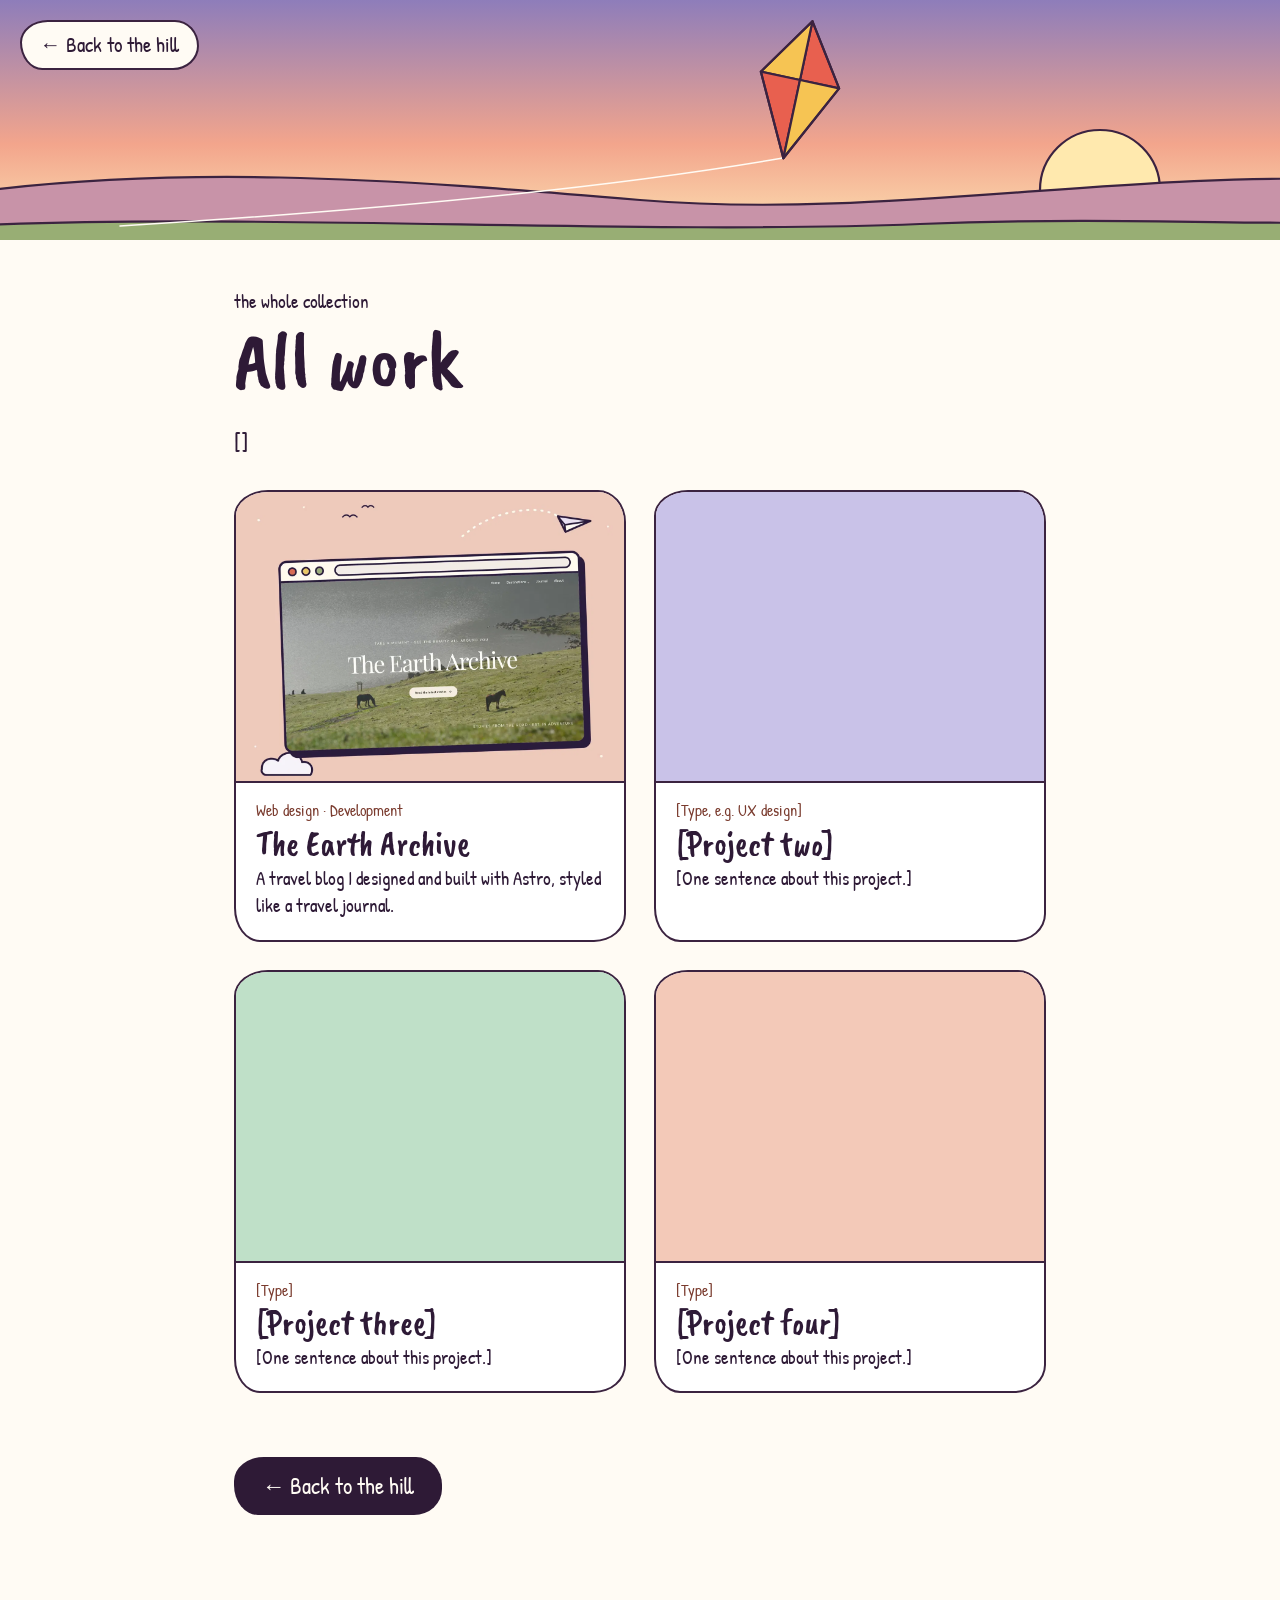
==== all-work.html @ f06ce0c8 "Project page updates" ====
<!DOCTYPE html>
<html lang="en">
<head>
  <meta charset="UTF-8">
  <meta name="viewport" content="width=device-width, initial-scale=1.0">

  <title>All work — Saraphtha</title>
  <meta name="description" content="All of Saraphtha's projects: design, development and case studies.">

  <link rel="preconnect" href="https://fonts.googleapis.com">
  <link rel="preconnect" href="https://fonts.gstatic.com" crossorigin>
  <link rel="stylesheet" href="https://fonts.googleapis.com/css2?family=Caveat+Brush&family=Patrick+Hand&display=swap">

  <!-- This page sits next to index.html, so no "../" needed -->
  <link rel="stylesheet" href="style.css">
</head>
<body class="project-page">

  <!-- The same sunset strip as the project pages -->
  <header class="project-sky">
    <a class="project-sky__back" href="index.html#work">← Back to the hill</a>
    <svg viewBox="0 0 1440 240" preserveAspectRatio="xMidYMax slice" aria-hidden="true">
      <g stroke="#3B2340" stroke-width="2.2" stroke-linejoin="round" stroke-linecap="round">
        <circle cx="1180" cy="190" r="60" fill="#FFE9AE"/>
        <path d="M0 200 C 240 160 480 180 720 200 C 960 220 1200 170 1440 180 L1440 260 L0 260 Z" fill="#C893A8"/>
        <path d="M0 228 C 300 210 700 236 1000 224 C 1200 216 1340 226 1440 222 L1440 260 L0 260 Z" fill="#98AE74"/>
        <path d="M200 226 Q 620 200 863 158" fill="none" stroke="#FFFBF4" stroke-width="1.6"/>
        <g transform="translate(-20 -130) rotate(12 900 210)">
          <polygon points="900,150 940,210 900,210" fill="#E8604F"/>
          <polygon points="900,150 860,210 900,210" fill="#F6C453"/>
          <polygon points="860,210 900,290 900,210" fill="#E8604F"/>
          <polygon points="940,210 900,290 900,210" fill="#F6C453"/>
          <polygon points="900,150 940,210 900,290 860,210" fill="none"/>
        </g>
      </g>
    </svg>
  </header>

  <main class="project">
    <p class="eyebrow">the whole collection</p>
    <h1>All work</h1>
    <p class="project__intro">[]</p>

    <!-- One <li> per project. Copy a block to add another one. -->
    <ul class="all-work">

      <li>
        <a class="all-work__card" href="projects/project-one.html">
          <img class="all-work__image" src="images/travelblog.jpg" alt="The Earth Archive travel blog homepage">
          <span class="all-work__body">
            <span class="all-work__type">Web design · Development</span>
            <span class="all-work__title">The Earth Archive</span>
            <span class="all-work__desc">A travel blog I designed and built with Astro, styled like a travel journal.</span>
          </span>
        </a>
      </li>

      <li>
        <a class="all-work__card" href="projects/project-two.html">
          <!-- Swap the coloured box for: <img class="all-work__image" src="images/your-image.png" alt="[describe the image]"> -->
          <span class="all-work__image" style="background: #C9C2E8;"></span>
          <span class="all-work__body">
            <span class="all-work__type">[Type, e.g. UX design]</span>
            <span class="all-work__title">[Project two]</span>
            <span class="all-work__desc">[One sentence about this project.]</span>
          </span>
        </a>
      </li>

      <li>
        <a class="all-work__card" href="projects/project-three.html">
          <span class="all-work__image" style="background: #BFE0C8;"></span>
          <span class="all-work__body">
            <span class="all-work__type">[Type]</span>
            <span class="all-work__title">[Project three]</span>
            <span class="all-work__desc">[One sentence about this project.]</span>
          </span>
        </a>
      </li>

      <li>
        <a class="all-work__card" href="projects/project-four.html">
          <span class="all-work__image" style="background: #F3C9B8;"></span>
          <span class="all-work__body">
            <span class="all-work__type">[Type]</span>
            <span class="all-work__title">[Project four]</span>
            <span class="all-work__desc">[One sentence about this project.]</span>
          </span>
        </a>
      </li>

    </ul>

    <nav class="project__next" aria-label="Back">
      <a class="btn" href="index.html#work">← Back to the hill</a>
    </nav>
  </main>
</body>
</html>
---- style.css ----
/* ==============================================================
   SARAPHTHA — PORTFOLIO STYLES
   Change colours here once and they update everywhere.
   ============================================================== */
:root {
  --ink: #3B2340;        /* outlines + borders */
  --text: #2E1A36;       /* main text */
  --cream: #FFFBF4;      /* cards + menu */
  --coral: #E8604F;      /* accents, active menu item */
  --sunny: #F6C453;      /* highlights */

  --font-heading: 'Caveat Brush', cursive;
  --font-body: 'Patrick Hand', 'Comic Sans MS', sans-serif;

  /* Slightly uneven corners = the hand-drawn feel */
  --wobbly-big: 34px 28px 32px 26px / 26px 32px 28px 34px;
  --wobbly-small: 30px 26px 28px 24px / 24px 28px 26px 30px;
}

/* ---------- Basics ---------- */
*,
*::before,
*::after { box-sizing: border-box; }

html { scroll-behavior: smooth; }

body {
  margin: 0;
  font-family: var(--font-body);
  font-size: 21px;
  line-height: 1.45;
  color: var(--text);
  background: #8E7DBA; /* shows for a split second before the script runs */
}

a { color: var(--text); }
a:hover { color: #7A3B2E; }

:focus-visible {
  outline: 3px solid var(--coral);
  outline-offset: 3px;
}

h1, h2 {
  font-family: var(--font-heading);
  font-weight: 400;
  line-height: 1;
  margin: 0;
}

h2 {
  font-size: clamp(42px, 5vw, 56px);
  margin-bottom: 14px;
}

.skip-link {
  position: absolute;
  left: 16px;
  top: -60px;
  z-index: 100;
  padding: 10px 18px;
  background: var(--cream);
  border: 2px solid var(--ink);
  border-radius: 20px;
}
.skip-link:focus { top: 16px; }

/* ==============================================================
   THE SCENE (fixed behind the page)
   ============================================================== */
.scene {
  position: fixed;
  inset: 0;
  z-index: 0;
  overflow: hidden;
  /* script.js replaces this background as you scroll */
  background: linear-gradient(180deg, #8E7DBA 0%, #FCE3B4 100%);
}

.scene svg {
  position: absolute;
  inset: 0;
  width: 100%;
  height: 100%;
  display: block;
}

/* Shared outline style for drawn shapes */
.ink {
  stroke: var(--ink);
  stroke-width: 2.2;
  stroke-linejoin: round;
  stroke-linecap: round;
}

/* Stars — script.js fills these with dots */
.stars {
  position: absolute;
  inset: 0;
  opacity: 0;
}
.stars--twinkle { animation: twinkle 3.2s ease-in-out infinite; }

/* Shooting stars */
.shooting-stars {
  position: absolute;
  inset: 0;
  opacity: 0;
}
.shooting-star {
  position: absolute;
  height: 2px;
  border-radius: 2px;
  background: linear-gradient(90deg, #FFFFFF, rgba(255, 255, 255, 0));
}
.shooting-star--1 { top: 12%; left: 82%; width: 130px; animation: shoot 7s ease-out infinite; }
.shooting-star--2 { top: 24%; left: 58%; width: 100px; animation: shoot 9s ease-out 3.5s infinite; }

/* Kite bob, birds, galaxy */
.kite-bob {
  animation: bob 4s ease-in-out infinite;
  transform-box: fill-box;
  transform-origin: 50% 100%;
}
.flock { animation: fly 16s linear infinite; }
.flap {
  animation: flap 0.5s ease-in-out infinite;
  transform-box: fill-box;
  transform-origin: 50% 50%;
}
.galaxy-spin {
  animation: spin 160s linear infinite;
  transform-box: fill-box;
  transform-origin: 50% 50%;
}

/* ---------- Clouds (clickable) ---------- */
.clouds {
  position: fixed;
  inset: 0;
  z-index: 1;
  pointer-events: none;        /* only the clouds themselves are clickable */
  --cloud-opacity: 1;          /* script.js changes these two */
  --cloud-drift: 0px;
}
.clouds.is-hidden .cloud { pointer-events: none; }

.cloud {
  position: absolute;
  width: clamp(110px, 13vw, 190px);
  min-height: 44px;
  padding: 0;
  border: 0;
  background: none;
  cursor: pointer;
  pointer-events: auto;
  opacity: var(--cloud-opacity);
  transform: translate(-50%, calc(-50% + var(--cloud-drift))) scale(1);
  transition: transform 0.6s ease, opacity 0.6s ease;
}
.cloud svg {
  display: block;
  width: 100%;
  height: auto;
  overflow: visible;
}
.cloud.is-puffed {
  opacity: 0;
  transform: translate(-50%, calc(-50% + var(--cloud-drift))) scale(1.5);
  pointer-events: none;
}

/* ==============================================================
   MENU
   ============================================================== */
.site-header {
  position: fixed;
  top: 0;
  left: 0;
  right: 0;
  z-index: 10;
  display: flex;
  justify-content: center;
  padding: 20px 16px 0;
  pointer-events: none;
}

.nav {
  pointer-events: auto;
  width: 100%;
  max-width: 1080px;
  display: flex;
  flex-wrap: wrap;
  align-items: center;
  justify-content: space-between;
  gap: 4px 28px;
  padding: 8px 12px 8px 26px;
  background: var(--cream);
  border: 2px solid var(--ink);
  border-radius: 40px 34px 38px 32px / 32px 38px 34px 40px;
}

.nav__logo {
  font-family: var(--font-heading);
  font-size: 30px;
  text-decoration: none;
}

.nav__links {
  display: flex;
  flex-wrap: wrap;
  gap: 4px 22px;
  margin: 0;
  padding: 0;
  list-style: none;
}

.nav__links a {
  display: inline-block;
  padding: 10px 0;
  text-decoration: none;
  border-bottom: 3px solid transparent;
  transition: border-color 0.3s;
}

/* script.js adds aria-current to the section you're looking at */
.nav__links a[aria-current="true"] { border-bottom-color: var(--coral); }

/* ==============================================================
   SECTIONS + CARDS
   ============================================================== */
main {
  position: relative;
  z-index: 2;
  pointer-events: none;   /* lets clicks reach the clouds behind... */
}
main .hero,
main .card { pointer-events: auto; }  /* ...but content stays clickable */
.project-page main { pointer-events: auto; }  /* NEW: project pages have no clouds, so keep everything clickable */

.section {
  min-height: 100vh;
  max-width: 1180px;
  margin: 0 auto;
  padding: 120px 24px;
  display: flex;
  align-items: center;
  scroll-margin-top: 0;
}
.section--right { justify-content: flex-end; }
.section--center { justify-content: center; }
.section--hero { align-items: flex-start; padding-top: 150px; }

.eyebrow {
  margin: 0 0 4px;
  font-size: 19px;
}

/* Hero */
.hero { max-width: 600px; }
.hero .eyebrow { font-size: 22px; }
.hero__title { font-size: clamp(60px, 8vw, 92px); }
.squiggle { display: block; max-width: 100%; margin: 4px 0 0 6px; }
.hero__intro { margin: 18px 0 30px; font-size: 25px; line-height: 1.4; max-width: 470px; }
/* CHANGED: scroll message sits at the bottom centre of the screen, like A2 */
.section--hero { position: relative; }   /* NEW: lets the message position itself inside the hero */

.hero__scroll {
  position: absolute;                     /* NEW: placed independently of the text box */
  left: 50%;                              /* NEW: horizontally centred... */
  bottom: 14px;                           /* NEW: ...14px from the bottom of the screen */
  transform: translateX(-50%);            /* NEW: true centring */
  display: flex;
  align-items: center;
  gap: 8px;
  padding: 8px 16px;
  color: var(--cream);                    /* CHANGED: cream, so it shows on the dark green hill */
  font-size: 21px;
  text-decoration: none;
  white-space: nowrap;                    /* NEW: keeps it on one line */
  pointer-events: auto;                   /* NEW: makes it clickable */
}
.hero__scroll:hover { color: var(--sunny); }   /* NEW: turns yellow on hover */
.hero__scroll svg { animation: nudge 1.6s ease-in-out infinite; }

/* CHANGED: back to its original spacing under the button */
.hero__hint { margin: 22px 0 0; font-size: 19px; }

/* Buttons */
.btn {
  display: inline-flex;
  align-items: center;
  gap: 10px;
  padding: 12px 28px;
  background: var(--text);
  color: var(--cream);
  border-radius: var(--wobbly-small);
  font-size: 23px;
  text-decoration: none;
  transition: transform 0.2s ease;
}
.btn:hover { color: var(--cream); transform: translateY(-2px) rotate(-1deg); }

/* Cards */
.card {
  width: 100%;
  background: var(--cream);
  border: 2px solid var(--ink);
  border-radius: var(--wobbly-big);
  padding: 32px 36px;
}
.card p { margin: 0 0 12px; }
.card--wide { max-width: 640px; }
.card--about {
  max-width: 560px;
  display: flex;
  flex-wrap: wrap;
  align-items: center;
  gap: 24px;
}
.card--about > div:not(.about__photo) { flex: 1 1 260px; min-width: 0; }
.card--contact { max-width: 560px; text-align: center; }
.card--contact .btn { margin: 8px 0 18px; }

/* Work grid */
.work-grid {
  display: grid;
  grid-template-columns: repeat(3, minmax(0, 1fr));
  gap: 16px;
  margin: 22px 0 0;   /* CHANGED: was "margin: 0;" — gives the cards room to grow upwards */
  padding: 0;
  list-style: none;
}
.work-card {
  display: flex;
  flex-direction: column;
  gap: 8px;
  text-decoration: none;
}
.work-card__image,
.work-card img {
  display: block;
  width: 100%;
  aspect-ratio: 4 / 3;
  object-fit: cover;
  border: 2px solid var(--ink);
  border-radius: 16px 12px 14px 10px;
  transition: transform 0.2s ease;
}
transition: box-shadow 0.35s ease;      /* CHANGED: was transform 0.2s */
}
.work-card__title { font-size: 19px; }

/* NEW: hover makes the card grow over its neighbours and show its description */
.work-card {
  position: relative;
  transition: transform 0.35s ease, opacity 0.35s ease;
}
.work-grid li:nth-child(3n+1) .work-card { transform-origin: left center; }   /* left cards grow rightwards */
.work-grid li:nth-child(3n+2) .work-card { transform-origin: center; }
.work-grid li:nth-child(3n) .work-card { transform-origin: right center; }    /* right cards grow leftwards */
.work-card:hover,
.work-card:focus-visible {
  z-index: 3;
  transform: scale(1.25) rotate(-1.5deg);
}
.work-card:hover .work-card__image,
.work-card:hover img,
.work-card:focus-visible .work-card__image,
.work-card:focus-visible img { box-shadow: 0 16px 34px rgba(46, 26, 54, 0.3); }
/* The other cards fade back so the hovered one stands out */
.work-grid:hover .work-card:not(:hover) { opacity: 0.55; }

/* NEW: caption made from the image's alt text (script.js adds it) */
.work-card__caption {
  position: absolute;
  left: 6px;
  right: 6px;
  bottom: 36px;
  padding: 4px 8px;
  background: var(--cream);
  border: 2px solid var(--ink);
  border-radius: 12px 10px 12px 8px;
  font-size: 13px;
  line-height: 1.25;
  opacity: 0;
  transform: translateY(6px);
  transition: opacity 0.3s ease, transform 0.3s ease;
  pointer-events: none;
}
.work-card:hover .work-card__caption,
.work-card:focus-visible .work-card__caption {
  opacity: 1;
  transform: translateY(0);
}

/* NEW: space above the "See all work" button */
.card .work-more { margin: 44px 0 0; }

/* About photo */
.about__photo {
  width: 120px;
  height: 120px;
  flex: none;
  border-radius: 50%;
  border: 2px solid var(--ink);
  object-fit: cover;
}
.about__photo--placeholder {
  display: flex;
  align-items: center;
  justify-content: center;
  background: #E9DDF7;
  font-size: 18px;
}

/* Process steps */
.steps {
  display: grid;
  grid-template-columns: repeat(3, minmax(0, 1fr));
  gap: 18px;
  margin: 0;
  padding: 0;
  list-style: none;
  font-size: 20px;
  line-height: 1.35;
}
.steps__num {
  display: block;
  font-family: var(--font-heading);
  font-size: 34px;
  color: var(--coral);
}

/* ==============================================================
   ANIMATIONS
   ============================================================== */

   /* NEW: gently bounces the arrow down */
@keyframes nudge {
  0%, 100% { transform: translateY(0); }
  50% { transform: translateY(5px); }
}

@keyframes bob {
  0%, 100% { transform: translateY(0) rotate(0deg); }
  50% { transform: translateY(-8px) rotate(-3deg); }
}
@keyframes twinkle {
  0%, 100% { opacity: 1; }
  50% { opacity: 0.25; }
}
@keyframes fly {
  from { transform: translateX(-200px); }
  to { transform: translateX(1700px); }
}
@keyframes flap {
  0%, 100% { transform: scaleY(1); }
  50% { transform: scaleY(0.4); }
}
@keyframes shoot {
  0% { transform: translate(0, 0) rotate(-24deg); opacity: 0; }
  4% { opacity: 1; }
  12% { transform: translate(-520px, 230px) rotate(-24deg); opacity: 0; }
  100% { transform: translate(-520px, 230px) rotate(-24deg); opacity: 0; }
}
@keyframes spin {
  from { transform: rotate(0deg); }
  to { transform: rotate(360deg); }
}

/* ==============================================================
   PHONES + TABLETS
   ============================================================== */
@media (max-width: 760px) {
  body { font-size: 19px; }
  .site-header { padding: 10px 10px 0; }
  .nav { padding: 6px 14px; gap: 0 16px; justify-content: center; }
  .nav__logo { font-size: 26px; }
  .nav__links { gap: 0 16px; justify-content: center; }
  .nav__links a { padding: 6px 0; }
  .section { padding: 140px 16px 80px; }
  .section--hero { padding-top: 170px; }
  .card { padding: 24px 22px; }
  .work-grid,
  .steps { grid-template-columns: 1fr; }
  .hero__intro { font-size: 22px; }
  .cloud:nth-of-type(3) { display: none; } /* fewer clouds on small screens */
}

/* ==============================================================
   REDUCE MOTION — respects the visitor's system setting
   ============================================================== */
@media (prefers-reduced-motion: reduce) {
  html { scroll-behavior: auto; }
  *,
  *::before,
  *::after {
    animation: none !important;
    transition: none !important;
  }
}

/* ==============================================================
   PROJECT PAGES (projects/*.html)
   ============================================================== */
.project-page { background: var(--cream); }

.project-sky {
  position: relative;
  height: 240px;
  overflow: hidden;
  background: linear-gradient(180deg, #8E7DBA 0%, #F3A58C 60%, #FCE3B4 100%);
}
.project-sky svg {
  position: absolute;
  inset: 0;
  width: 100%;
  height: 100%;
}
.project-sky__back {
  position: absolute;
  top: 20px;
  left: 20px;
  z-index: 2;
  display: inline-flex;
  align-items: center;
  gap: 8px;
  padding: 8px 18px;
  background: var(--cream);
  border: 2px solid var(--ink);
  border-radius: var(--wobbly-small);
  text-decoration: none;
}

.project {
  max-width: 860px;
  margin: 0 auto;
  padding: 48px 24px 96px;
}
.project h1 { font-size: clamp(52px, 7vw, 80px); }
.project h2 { margin-top: 48px; }
.project__intro { font-size: 24px; max-width: 640px; }

.project__facts {
  display: grid;
  grid-template-columns: repeat(3, minmax(0, 1fr));
  gap: 16px;
  margin: 28px 0;
  padding: 20px 24px;
  border: 2px solid var(--ink);
  border-radius: var(--wobbly-big);
}
.project__facts dt { font-family: var(--font-heading); font-size: 26px; }
.project__facts dd { margin: 0; }

.project__image {
  display: flex;
  align-items: center;
  justify-content: center;
  width: 100%;
  aspect-ratio: 16 / 9;
  margin: 24px 0;
  border: 2px solid var(--ink);
  border-radius: 20px 16px 18px 14px;
  background: #F3C9B8;
  object-fit: cover;
}

.project__next {
  display: flex;
  justify-content: space-between;
  flex-wrap: wrap;
  gap: 16px;
  margin-top: 64px;
}

@media (max-width: 760px) {
  .project__facts { grid-template-columns: 1fr; }
  .project-sky { height: 180px; }
}

/* ==============================================================
   NEW: ALL WORK PAGE (work.html)
   ============================================================== */
   .all-work {
    display: grid;
    grid-template-columns: repeat(2, minmax(0, 1fr));
    gap: 28px;
    margin: 32px 0 0;
    padding: 0;
    list-style: none;
  }
  .all-work__card {
    display: flex;
    flex-direction: column;
    height: 100%;
    overflow: hidden;
    background: #FFFFFF;
    border: 2px solid var(--ink);
    border-radius: var(--wobbly-big);
    text-decoration: none;
    transition: transform 0.3s ease, box-shadow 0.3s ease;
  }
  .all-work__card:hover,
  .all-work__card:focus-visible {
    transform: translateY(-6px) rotate(-1deg);
    box-shadow: 0 16px 34px rgba(46, 26, 54, 0.2);
  }
  .all-work__image {
    display: block;
    width: 100%;
    aspect-ratio: 4 / 3;
    object-fit: cover;
    border-bottom: 2px solid var(--ink);
  }
  .all-work__body {
    display: flex;
    flex-direction: column;
    gap: 4px;
    padding: 16px 20px 20px;
  }
  .all-work__type { font-size: 16px; color: #7A3B2E; }
  .all-work__title { font-family: var(--font-heading); font-size: 34px; line-height: 1; }
  .all-work__desc { font-size: 19px; }
  
  @media (max-width: 760px) {
    .all-work { grid-template-columns: 1fr; }
  }
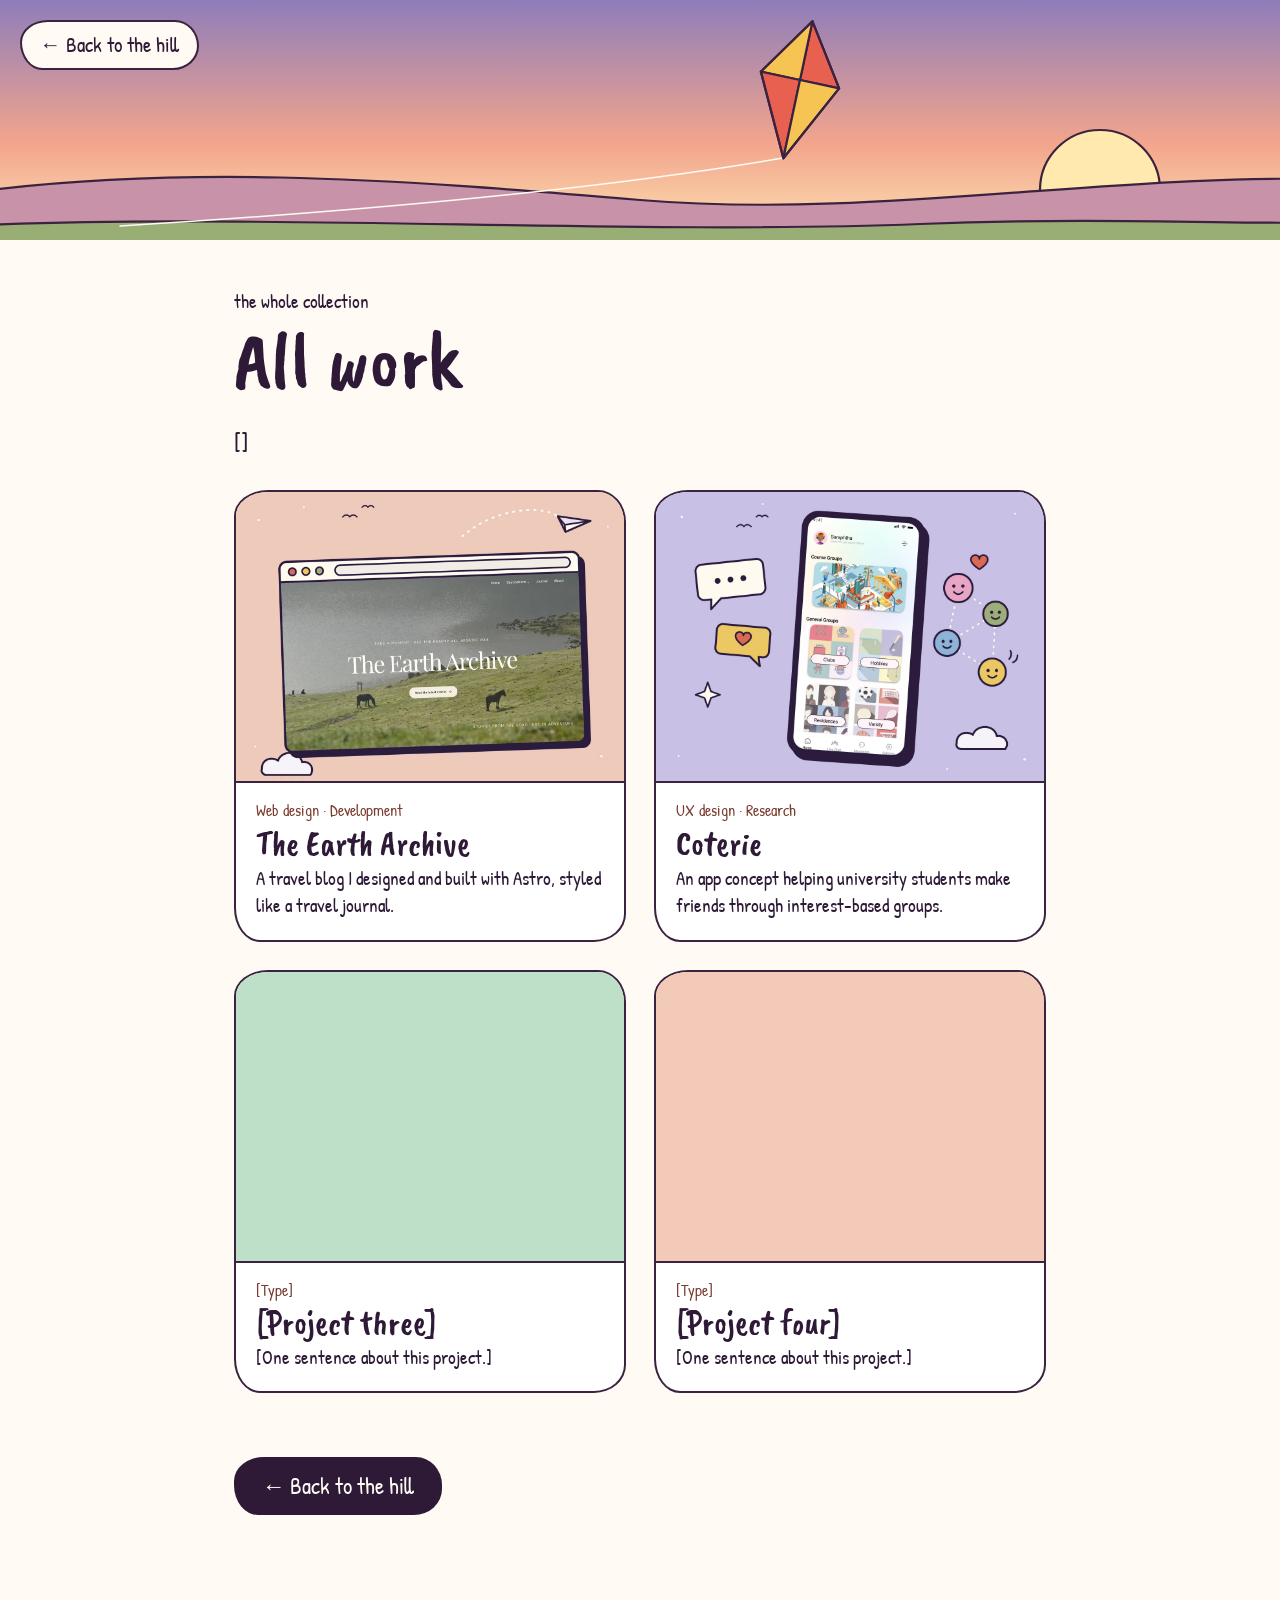
==== commit 7cb2672c: "Project two update" ====
--- a/all-work.html
+++ b/all-work.html
@@ -57,12 +57,11 @@
 
       <li>
         <a class="all-work__card" href="projects/project-two.html">
-          <!-- Swap the coloured box for: <img class="all-work__image" src="images/your-image.png" alt="[describe the image]"> -->
-          <span class="all-work__image" style="background: #C9C2E8;"></span>
+          <img class="all-work__image" src="images/cotrie-card.jpg" alt="Coterie, an app helping students make friends">   <!-- CHANGED -->
           <span class="all-work__body">
-            <span class="all-work__type">[Type, e.g. UX design]</span>
-            <span class="all-work__title">[Project two]</span>
-            <span class="all-work__desc">[One sentence about this project.]</span>
+            <span class="all-work__type">UX design · Research</span>                                                           <!-- CHANGED -->
+            <span class="all-work__title">Coterie</span>                                                                       <!-- CHANGED -->
+            <span class="all-work__desc">An app concept helping university students make friends through interest-based groups.</span>   <!-- CHANGED -->
           </span>
         </a>
       </li>
--- a/style.css
+++ b/style.css
@@ -347,8 +347,7 @@
   border-radius: 16px 12px 14px 10px;
   transition: transform 0.2s ease;
 }
-transition: box-shadow 0.35s ease;      /* CHANGED: was transform 0.2s */
-}
+
 .work-card__title { font-size: 19px; }
 
 /* NEW: hover makes the card grow over its neighbours and show its description */
@@ -627,3 +626,104 @@
   @media (max-width: 760px) {
     .all-work { grid-template-columns: 1fr; }
   }
+
+  /* CHANGED: simple quote card — straight, no tape, no shadow, smaller quote mark */
+.quote {
+  position: relative;
+  max-width: 640px;
+  margin: 44px auto;
+  padding: 30px 36px 24px 68px;
+  background: #FFFFFF;                     /* white card stands out on the cream page */
+  border: 2px solid var(--ink);
+  border-radius: var(--wobbly-big);        /* keeps the gently uneven hand-drawn corners */
+}
+.quote::before {                           /* small purple quote mark */
+  content: "\201C";
+  position: absolute;
+  left: 22px;
+  top: 14px;
+  font-family: var(--font-heading);
+  font-size: 64px;                         /* CHANGED: was 110px */
+  line-height: 1;
+  color: #b788ea;
+}
+.quote blockquote { margin: 0; }
+.quote p { margin: 0; font-size: 24px; line-height: 1.4; }
+.quote figcaption { margin-top: 12px; font-size: 18px; color: #7A3B2E; }
+
+/* Smaller on phones */
+@media (max-width: 760px) {
+  .quote { padding: 26px 20px 20px 54px; }
+  .quote::before { font-size: 52px; left: 14px; }
+  .quote p { font-size: 21px; }
+}
+
+/* NEW: GALLERY on project pages */
+.gallery { margin: 24px 0; }
+.gallery__track {
+  display: flex;
+  gap: 16px;
+  overflow-x: auto;
+  scroll-snap-type: x mandatory;
+  scrollbar-width: none;
+}
+.gallery__track::-webkit-scrollbar { display: none; }
+.gallery__slide {
+  flex: 0 0 100%;
+  margin: 0;
+  scroll-snap-align: center;
+}
+.gallery__image {
+  display: block;
+  width: 100%;
+  aspect-ratio: 16 / 9;
+  object-fit: contain;
+  background: #FFFFFF;
+  border: 2px solid var(--ink);
+  border-radius: 20px 16px 18px 14px;
+}
+.gallery__slide figcaption { margin-top: 10px; text-align: center; font-size: 19px; }
+
+.gallery__controls {
+  display: flex;
+  justify-content: center;
+  align-items: center;
+  gap: 14px;
+  margin-top: 12px;
+}
+.gallery__btn {
+  display: inline-flex;
+  align-items: center;
+  justify-content: center;
+  width: 44px;
+  height: 44px;
+  padding: 0;
+  background: var(--cream);
+  color: var(--text);
+  border: 2px solid var(--ink);
+  border-radius: 50% 46% 52% 48%;
+  font-size: 22px;
+  cursor: pointer;
+}
+.gallery__btn:hover { background: #F3E9FB; }
+.gallery__btn:disabled { opacity: 0.35; cursor: default; }
+.gallery__dots { display: flex; gap: 2px; }
+.gallery__dot {
+  width: 28px;
+  height: 28px;
+  padding: 0;
+  border: 0;
+  background: none;
+  cursor: pointer;
+}
+.gallery__dot::after {
+  content: "";
+  display: block;
+  width: 12px;
+  height: 12px;
+  margin: auto;
+  border: 2px solid var(--ink);
+  border-radius: 50%;
+}
+.gallery__dot[aria-current="true"]::after { background: #b788ea; }
+
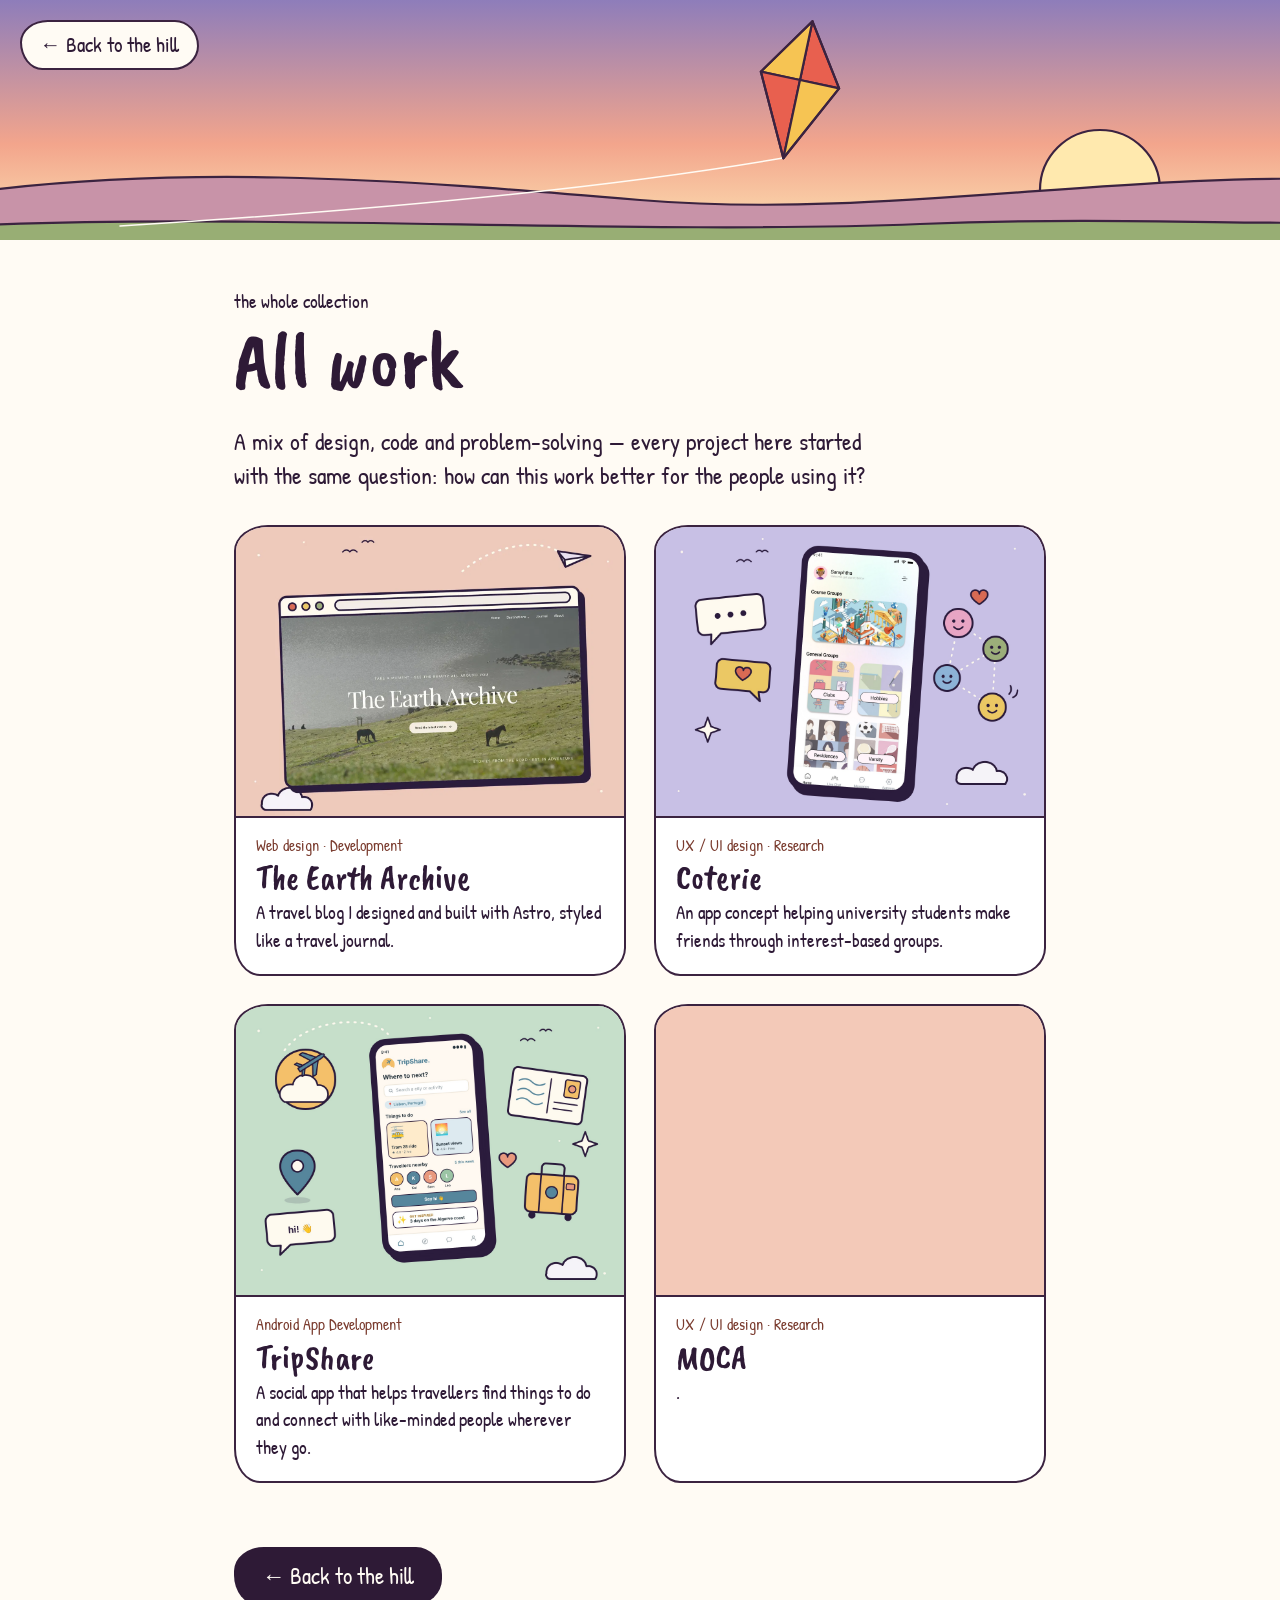
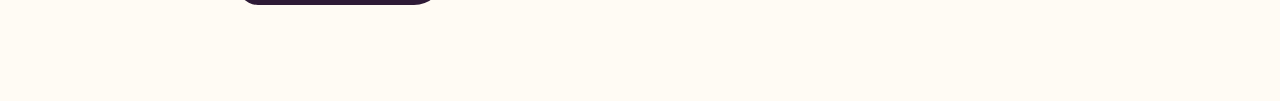
==== commit c138af69: "Project 3 updates" ====
--- a/all-work.html
+++ b/all-work.html
@@ -39,7 +39,8 @@
   <main class="project">
     <p class="eyebrow">the whole collection</p>
     <h1>All work</h1>
-    <p class="project__intro">[]</p>
+    <p class="project__intro">A mix of design, code and problem-solving — every project here started with the same question: how can this work better for the people using it?</p>
+    <!--                     ^ CHANGED: your intro line -->
 
     <!-- One <li> per project. Copy a block to add another one. -->
     <ul class="all-work">
@@ -59,7 +60,7 @@
         <a class="all-work__card" href="projects/project-two.html">
           <img class="all-work__image" src="images/cotrie-card.jpg" alt="Coterie, an app helping students make friends">   <!-- CHANGED -->
           <span class="all-work__body">
-            <span class="all-work__type">UX design · Research</span>                                                           <!-- CHANGED -->
+            <span class="all-work__type">UX / UI design · Research</span>                                                           <!-- CHANGED -->
             <span class="all-work__title">Coterie</span>                                                                       <!-- CHANGED -->
             <span class="all-work__desc">An app concept helping university students make friends through interest-based groups.</span>   <!-- CHANGED -->
           </span>
@@ -68,11 +69,13 @@
 
       <li>
         <a class="all-work__card" href="projects/project-three.html">
-          <span class="all-work__image" style="background: #BFE0C8;"></span>
+          <img class="all-work__image" src="images/tripshare-thumb.jpg" alt="A social app that helps travellers find things to do and connect with like-minded people wherever they go.
+          ">   <!-- CHANGED -->
           <span class="all-work__body">
-            <span class="all-work__type">[Type]</span>
-            <span class="all-work__title">[Project three]</span>
-            <span class="all-work__desc">[One sentence about this project.]</span>
+            <span class="all-work__type">Android App Development</span>
+            <span class="all-work__title">TripShare</span>
+            <span class="all-work__desc">A social app that helps travellers find things to do and connect with like-minded people wherever they go.
+            </span>
           </span>
         </a>
       </li>
@@ -81,9 +84,9 @@
         <a class="all-work__card" href="projects/project-four.html">
           <span class="all-work__image" style="background: #F3C9B8;"></span>
           <span class="all-work__body">
-            <span class="all-work__type">[Type]</span>
-            <span class="all-work__title">[Project four]</span>
-            <span class="all-work__desc">[One sentence about this project.]</span>
+            <span class="all-work__type">UX / UI design · Research</span>
+            <span class="all-work__title">MOCA</span>
+            <span class="all-work__desc">.</span>
           </span>
         </a>
       </li>
--- a/style.css
+++ b/style.css
@@ -413,23 +413,56 @@
   font-size: 18px;
 }
 
-/* Process steps */
+/* CHANGED: Process steps — stacked rows with numbered circles */
 .steps {
-  display: grid;
-  grid-template-columns: repeat(3, minmax(0, 1fr));
-  gap: 18px;
-  margin: 0;
+  display: flex;
+  flex-direction: column;              /* one step per row instead of 3 columns */
+  gap: 22px;
+  margin: 20px 0 0;
   padding: 0;
   list-style: none;
-  font-size: 20px;
-  line-height: 1.35;
+}
+.steps li {
+  position: relative;
+  display: grid;
+  grid-template-columns: 48px 1fr;     /* circle on the left, words on the right */
+  column-gap: 18px;
+  font-size: 19px;
+  line-height: 1.4;
+}
+/* NEW: dashed line linking the circles, like a kite string */
+.steps li:not(:last-child)::before {
+  content: "";
+  position: absolute;
+  left: 23px;
+  top: 54px;
+  bottom: -20px;
+  border-left: 2px dashed var(--ink);
+  opacity: 0.35;
 }
 .steps__num {
+  grid-row: span 2;
+  display: flex;
+  align-items: center;
+  justify-content: center;
+  width: 48px;
+  height: 48px;
+  background: #FFFFFF;
+  border: 2px solid var(--ink);
+  border-radius: 50% 46% 52% 48%;      /* slightly wobbly hand-drawn circle */
+  font-family: var(--font-heading);
+  font-size: 26px;
+  color: var(--coral);
+}
+.steps__title {
   display: block;
+  margin: 4px 0 2px;
   font-family: var(--font-heading);
-  font-size: 34px;
-  color: var(--coral);
-}
+  font-size: 26px;
+  line-height: 1.1;
+}
+
+
 
 /* ==============================================================
    ANIMATIONS
@@ -481,8 +514,7 @@
   .section { padding: 140px 16px 80px; }
   .section--hero { padding-top: 170px; }
   .card { padding: 24px 22px; }
-  .work-grid,
-  .steps { grid-template-columns: 1fr; }
+  .work-grid { grid-template-columns: 1fr; }   /* CHANGED: removed .steps, it's already one column */
   .hero__intro { font-size: 22px; }
   .cloud:nth-of-type(3) { display: none; } /* fewer clouds on small screens */
 }
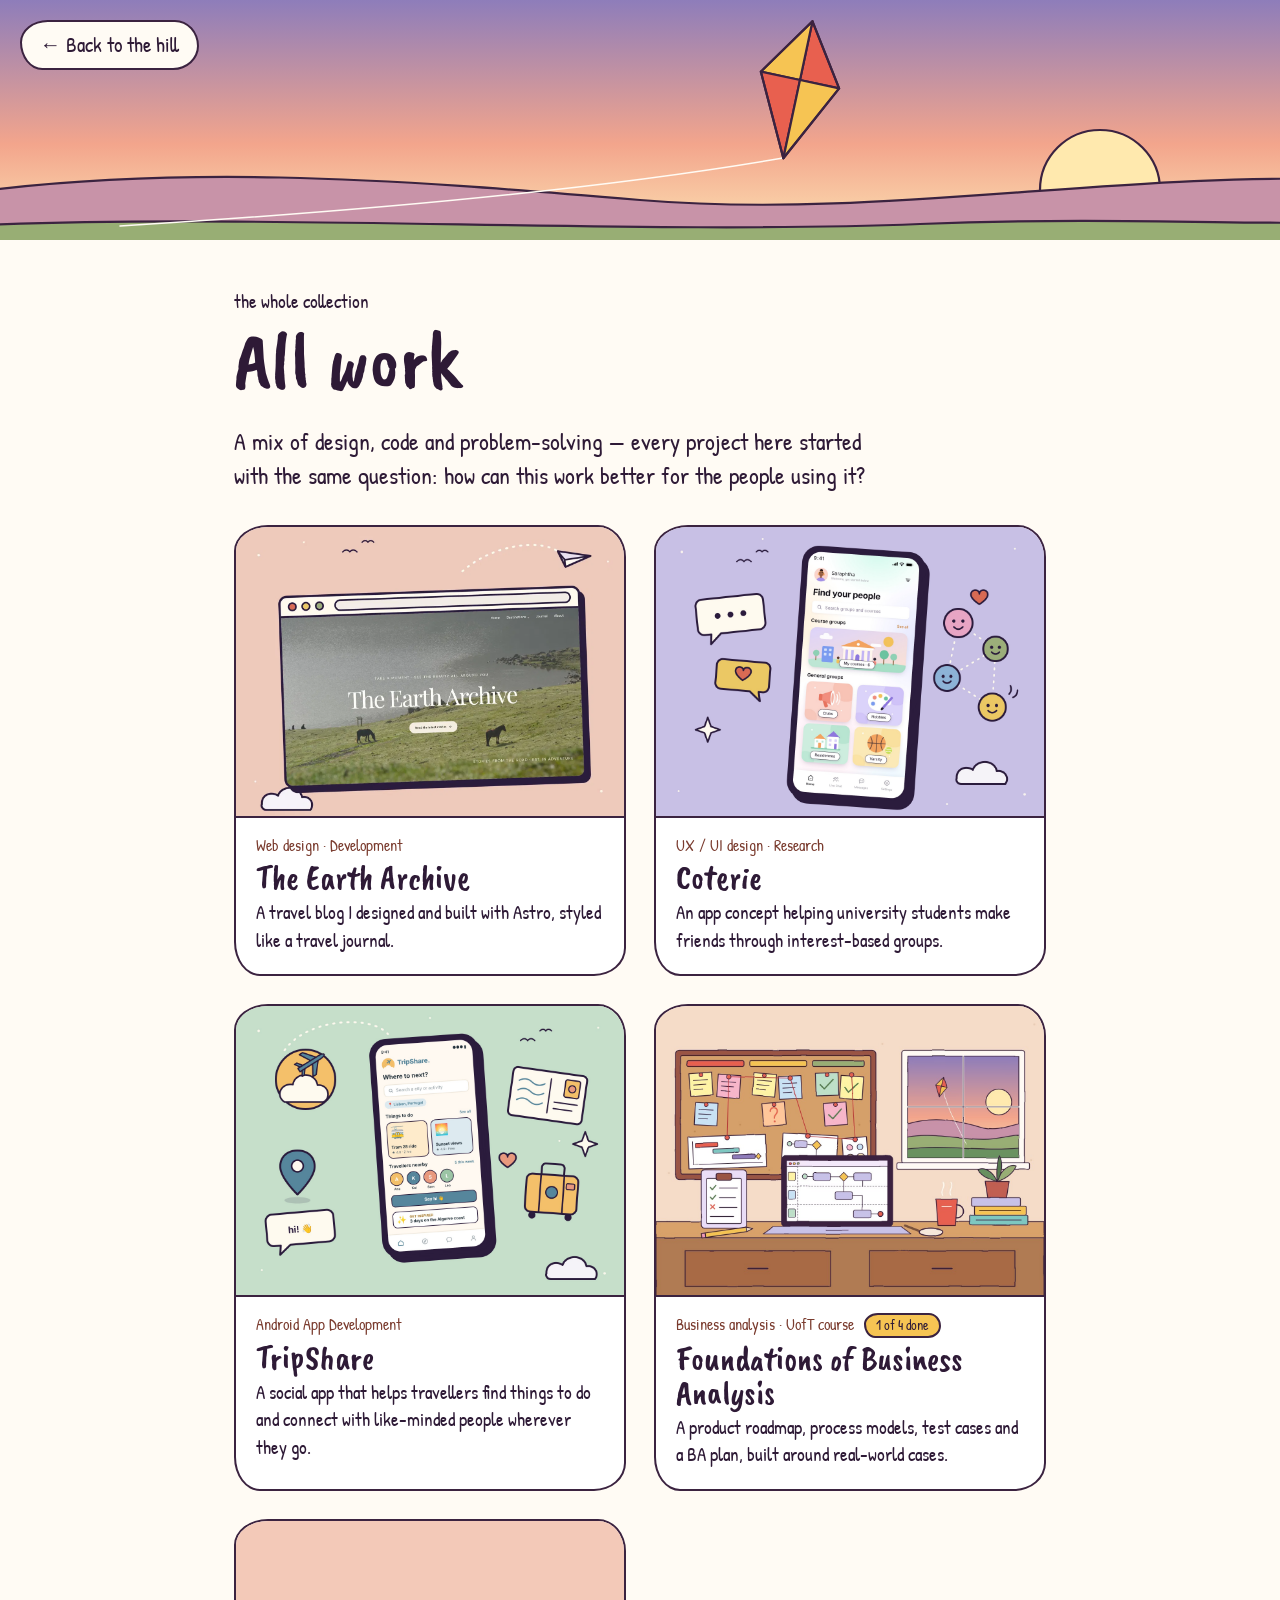
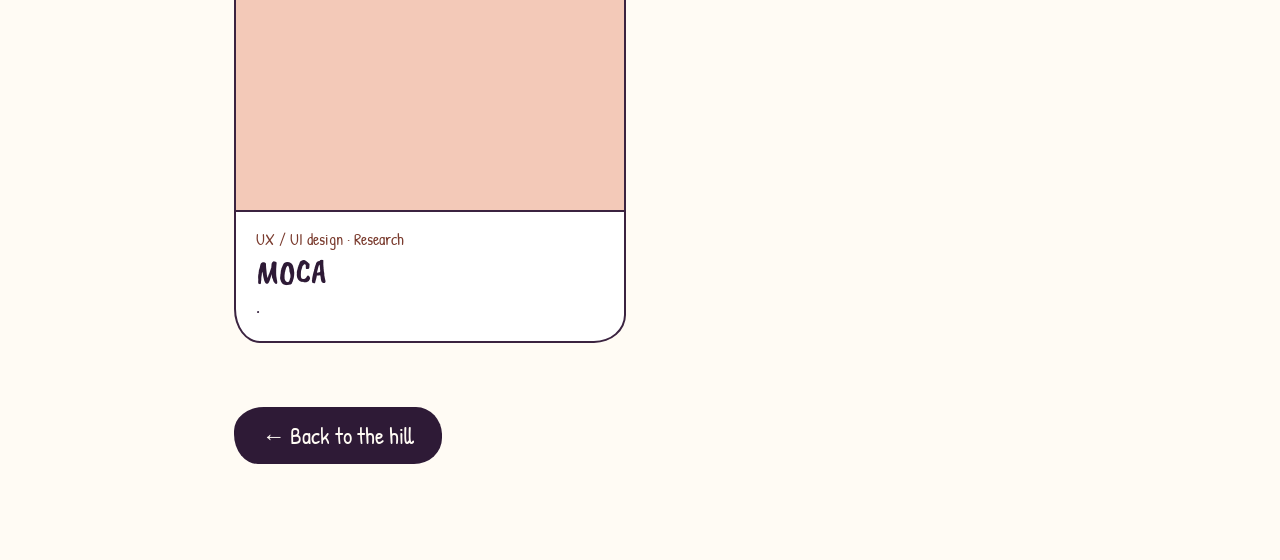
==== commit 382c507f: "BA page addition" ====
--- a/all-work.html
+++ b/all-work.html
@@ -58,7 +58,7 @@
 
       <li>
         <a class="all-work__card" href="projects/project-two.html">
-          <img class="all-work__image" src="images/cotrie-card.jpg" alt="Coterie, an app helping students make friends">   <!-- CHANGED -->
+          <img class="all-work__image" src="images/coterie-card2.jpg" alt="Coterie, an app helping students make friends">   <!-- CHANGED -->
           <span class="all-work__body">
             <span class="all-work__type">UX / UI design · Research</span>                                                           <!-- CHANGED -->
             <span class="all-work__title">Coterie</span>                                                                       <!-- CHANGED -->
@@ -80,8 +80,21 @@
         </a>
       </li>
 
+      <!-- NEW: Business analysis course page -->
       <li>
-        <a class="all-work__card" href="projects/project-four.html">
+        <a class="all-work__card" href="projects/business-analysis.html">
+          <img class="all-work__image" src="images/ba-cover.jpg" alt="Business Analyst themed cover photo">
+          <span class="all-work__body">
+            <span class="all-work__type">Business analysis · UofT course <span class="all-work__badge">1 of 4 done</span></span>
+            <span class="all-work__title">Foundations of Business Analysis</span>
+            <span class="all-work__desc">A product roadmap, process models, test cases and a BA plan, built around real-world cases.</span>
+          </span>
+        </a>
+      </li>
+      <!-- END NEW -->
+
+      <li>
+        <a class="all-work__card" href="projects/project-five.html">
           <span class="all-work__image" style="background: #F3C9B8;"></span>
           <span class="all-work__body">
             <span class="all-work__type">UX / UI design · Research</span>
--- a/style.css
+++ b/style.css
@@ -759,3 +759,140 @@
 }
 .gallery__dot[aria-current="true"]::after { background: #b788ea; }
 
+/* ==============================================================
+   NEW: BUSINESS ANALYSIS COURSE PAGE (projects/business-analysis.html)
+   ============================================================== */
+
+/* Sub-headings inside each piece of work */
+.project h3 {
+  margin: 28px 0 6px;
+  font-family: var(--font-heading);
+  font-weight: 400;
+  font-size: 30px;
+  line-height: 1.1;
+}
+
+/* Contents cards at the top */
+.course-toc {
+  display: grid;
+  grid-template-columns: repeat(4, minmax(0, 1fr));
+  gap: 14px;
+  margin: 32px 0 8px;
+  padding: 0;
+  list-style: none;
+}
+.course-toc__card {
+  display: flex;
+  flex-direction: column;
+  gap: 2px;
+  height: 100%;
+  padding: 16px 16px 14px;
+  background: #FFFFFF;
+  border: 2px solid var(--ink);
+  border-radius: var(--wobbly-big);
+  text-decoration: none;
+  transition: transform 0.25s ease, box-shadow 0.25s ease;
+}
+.course-toc__card:hover,
+.course-toc__card:focus-visible {
+  transform: translateY(-4px) rotate(-1deg);
+  box-shadow: 0 12px 26px rgba(46, 26, 54, 0.18);
+}
+.course-toc__num { font-family: var(--font-heading); font-size: 30px; line-height: 1; color: var(--coral); }
+.course-toc__title { font-family: var(--font-heading); font-size: 24px; line-height: 1.05; }
+.course-toc__case { font-size: 16px; color: #7A3B2E; }
+.course-toc__status {
+  align-self: flex-start;
+  margin-top: auto;
+  padding: 0 10px;
+  border: 2px dashed var(--ink);
+  border-radius: var(--wobbly-small);
+  font-size: 14px;
+}
+.course-toc__status--done { background: #BFE0C8; border-style: solid; }
+
+/* Each assignment section */
+.course-piece {
+  margin-top: 64px;
+  padding-top: 40px;
+  border-top: 2px dashed rgba(59, 35, 64, 0.35);
+  scroll-margin-top: 24px;
+}
+.course-piece h2 { margin-top: 0; }
+
+/* "In progress" note for unfinished pieces */
+.course-soon {
+  margin: 20px 0 0;
+  padding: 18px 22px;
+  background: #F3E9FB;
+  border: 2px dashed var(--ink);
+  border-radius: var(--wobbly-big);
+}
+.course-soon p { margin: 0; }
+
+/* Roadmap image shows the whole page instead of cropping it */
+.project__zoom { display: block; }
+.project__image--contain {
+  aspect-ratio: auto;
+  height: auto;
+  object-fit: contain;
+  background: #FFFFFF;
+  transition: transform 0.2s ease;
+}
+.project__zoom:hover .project__image--contain { transform: translateY(-3px) rotate(-0.5deg); }
+.project__caption { margin: -8px 0 0; text-align: center; font-size: 18px; }
+
+/* Bullet lists */
+.project__list { padding-left: 24px; }
+.project__list li { margin-bottom: 10px; }
+
+/* The three roadmap stages */
+.roadmap-stages {
+  display: grid;
+  grid-template-columns: repeat(3, minmax(0, 1fr));
+  gap: 16px;
+  margin: 28px 0;
+  padding: 0;
+  list-style: none;
+}
+.roadmap-stage {
+  display: flex;
+  flex-direction: column;
+  gap: 2px;
+  padding: 18px 20px;
+  background: #FFFFFF;
+  border: 2px solid var(--ink);
+  border-radius: var(--wobbly-big);
+  font-size: 18px;
+}
+.roadmap-stage p { margin: 8px 0 0; }
+.roadmap-stage__tag {
+  align-self: flex-start;
+  padding: 2px 12px;
+  border: 2px solid var(--ink);
+  border-radius: var(--wobbly-small);
+  font-size: 16px;
+}
+.roadmap-stage:nth-child(1) .roadmap-stage__tag { background: #F3C9B8; }
+.roadmap-stage:nth-child(2) .roadmap-stage__tag { background: #C9C2E8; }
+.roadmap-stage:nth-child(3) .roadmap-stage__tag { background: #BFE0C8; }
+.roadmap-stage__name { margin-top: 8px; font-family: var(--font-heading); font-size: 28px; line-height: 1.05; }
+.roadmap-stage__when { color: #7A3B2E; font-size: 17px; }
+
+/* Small label on the All Work card */
+.all-work__badge {
+  display: inline-block;
+  margin-left: 6px;
+  padding: 0 10px;
+  background: var(--sunny);
+  color: var(--text);
+  border: 2px solid var(--ink);
+  border-radius: var(--wobbly-small);
+  font-size: 14px;
+}
+
+@media (max-width: 760px) {
+  .course-toc { grid-template-columns: repeat(2, minmax(0, 1fr)); }
+  .roadmap-stages { grid-template-columns: 1fr; }
+}
+
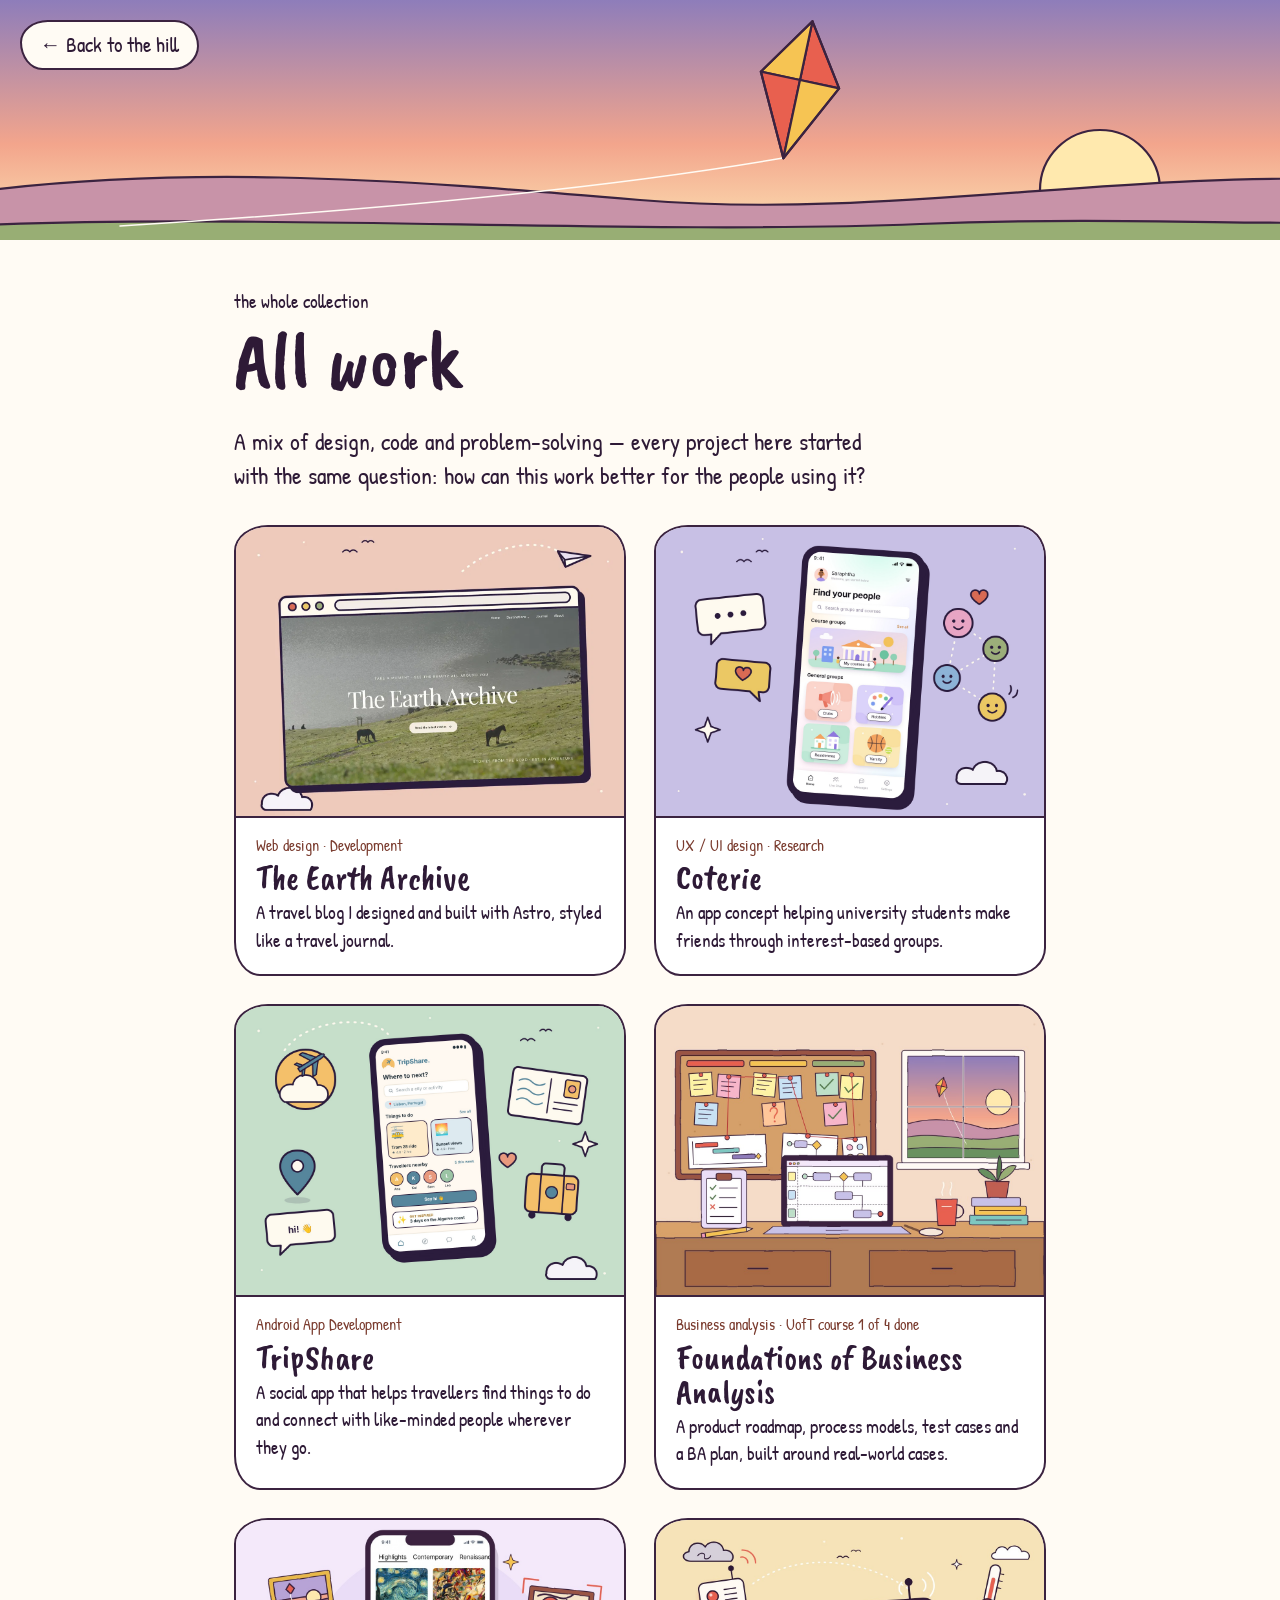
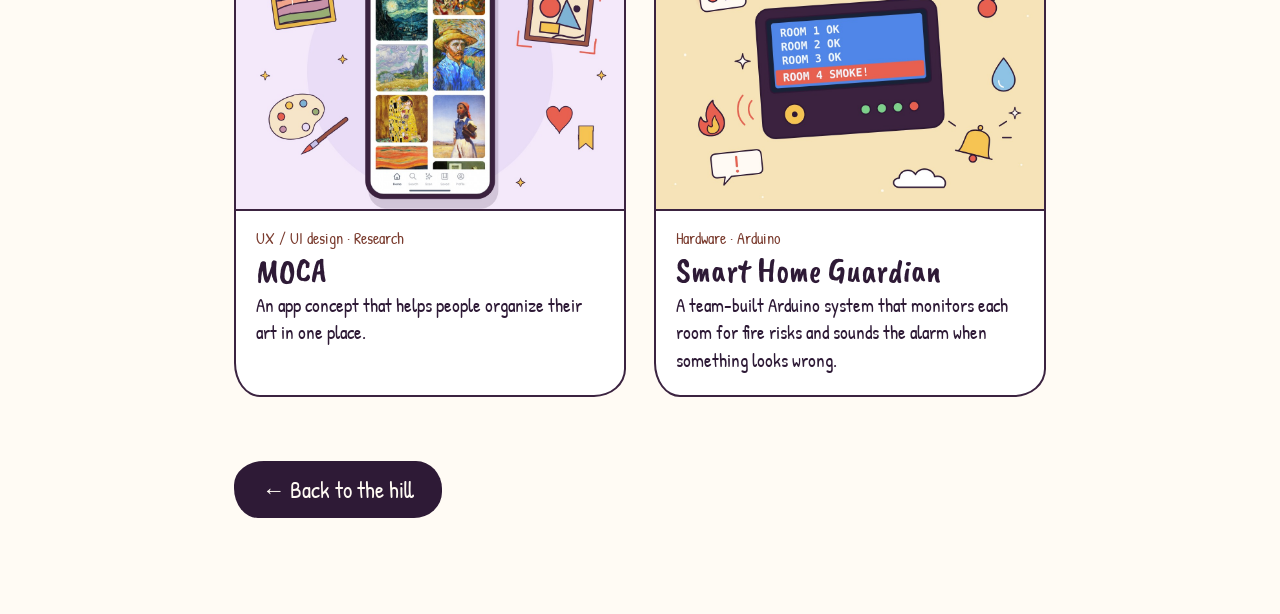
==== commit f62836c0: "Project 6 Update" ====
--- a/all-work.html
+++ b/all-work.html
@@ -95,11 +95,22 @@
 
       <li>
         <a class="all-work__card" href="projects/project-five.html">
-          <span class="all-work__image" style="background: #F3C9B8;"></span>
+          <img class="all-work__image" src="images/moca-cover.jpg" alt="MOCA, an app that helps people organize their photos in one place.">
           <span class="all-work__body">
             <span class="all-work__type">UX / UI design · Research</span>
             <span class="all-work__title">MOCA</span>
-            <span class="all-work__desc">.</span>
+            <span class="all-work__desc">An app concept that helps people organize their art in one place.</span>
+          </span>
+        </a>
+      </li>
+
+      <li>
+        <a class="all-work__card" href="projects/smart-home-guardian.html">
+          <img class="all-work__image" src="images/guardian-cover.jpg" alt="Smart Home Guardian room device with its LED and sensors">
+          <span class="all-work__body">
+            <span class="all-work__type">Hardware · Arduino</span>
+            <span class="all-work__title">Smart Home Guardian</span>
+            <span class="all-work__desc">A team-built Arduino system that monitors each room for fire risks and sounds the alarm when something looks wrong.</span>
           </span>
         </a>
       </li>
--- a/style.css
+++ b/style.css
@@ -846,53 +846,82 @@
 .project__list { padding-left: 24px; }
 .project__list li { margin-bottom: 10px; }
 
-/* The three roadmap stages */
-.roadmap-stages {
-  display: grid;
-  grid-template-columns: repeat(3, minmax(0, 1fr));
-  gap: 16px;
-  margin: 28px 0;
+/* NEW: skill tags under "The situation" */
+.project__tags {
+  margin: 4px 0 0;
+  font-size: 17px;
+  color: #7A3B2E;
+}
+
+/* NEW: the five-step priority path, like stops along a kite string */
+.priority-path {
+  display: flex;
+  flex-wrap: wrap;
+  gap: 10px 8px;
+  margin: 16px 0 20px;
   padding: 0;
   list-style: none;
-}
-.roadmap-stage {
-  display: flex;
-  flex-direction: column;
-  gap: 2px;
-  padding: 18px 20px;
+  counter-reset: step;
+}
+.priority-path li {
+  counter-increment: step;
+  display: flex;
+  align-items: center;
+  gap: 8px;
+  padding: 6px 16px 6px 8px;
   background: #FFFFFF;
   border: 2px solid var(--ink);
-  border-radius: var(--wobbly-big);
-  font-size: 18px;
-}
-.roadmap-stage p { margin: 8px 0 0; }
-.roadmap-stage__tag {
-  align-self: flex-start;
-  padding: 2px 12px;
-  border: 2px solid var(--ink);
   border-radius: var(--wobbly-small);
-  font-size: 16px;
-}
-.roadmap-stage:nth-child(1) .roadmap-stage__tag { background: #F3C9B8; }
-.roadmap-stage:nth-child(2) .roadmap-stage__tag { background: #C9C2E8; }
-.roadmap-stage:nth-child(3) .roadmap-stage__tag { background: #BFE0C8; }
-.roadmap-stage__name { margin-top: 8px; font-family: var(--font-heading); font-size: 28px; line-height: 1.05; }
-.roadmap-stage__when { color: #7A3B2E; font-size: 17px; }
-
-/* Small label on the All Work card */
-.all-work__badge {
-  display: inline-block;
-  margin-left: 6px;
-  padding: 0 10px;
-  background: var(--sunny);
-  color: var(--text);
-  border: 2px solid var(--ink);
-  border-radius: var(--wobbly-small);
-  font-size: 14px;
-}
-
+  font-size: 19px;
+}
+.priority-path li::before {
+  content: counter(step);
+  display: flex;
+  align-items: center;
+  justify-content: center;
+  width: 30px;
+  height: 30px;
+  border: 2px solid var(--ink);
+  border-radius: 50% 46% 52% 48%;
+  font-family: var(--font-heading);
+  color: var(--coral);
+}
+.priority-path li:not(:last-child)::after {
+  content: "→";
+  margin-left: 8px;
+  color: var(--coral);
+}
+
+/* NEW: contents cards on phones become one tidy list (number · title · status) */
 @media (max-width: 760px) {
-  .course-toc { grid-template-columns: repeat(2, minmax(0, 1fr)); }
-  .roadmap-stages { grid-template-columns: 1fr; }
-}
-
+  .course-toc { grid-template-columns: 1fr; gap: 10px; }
+  .course-toc__card {
+    display: grid;
+    grid-template-columns: 32px 1fr auto;
+    column-gap: 12px;
+    align-items: center;
+    padding: 12px 16px;
+  }
+  .course-toc__num { grid-column: 1; grid-row: 1 / span 2; }
+  .course-toc__title { grid-column: 2; grid-row: 1; }
+  .course-toc__case { grid-column: 2; grid-row: 2; }
+  .course-toc__status {
+    grid-column: 3;
+    grid-row: 1 / span 2;
+    align-self: center;
+    margin-top: 0;
+    white-space: nowrap;
+  }
+}
+
+/* NEW: VIDEO + CREDITS on project pages */
+.project__video {
+  display: block;
+  width: 100%;
+  margin: 24px 0 8px;
+  background: var(--ink);
+  border: 2px solid var(--ink);
+  border-radius: 20px 16px 18px 14px;
+}
+.project__caption { margin: 0 0 24px; font-size: 18px; text-align: center; }
+.project__credits { margin-top: 40px; font-size: 18px; color: #7A3B2E; }
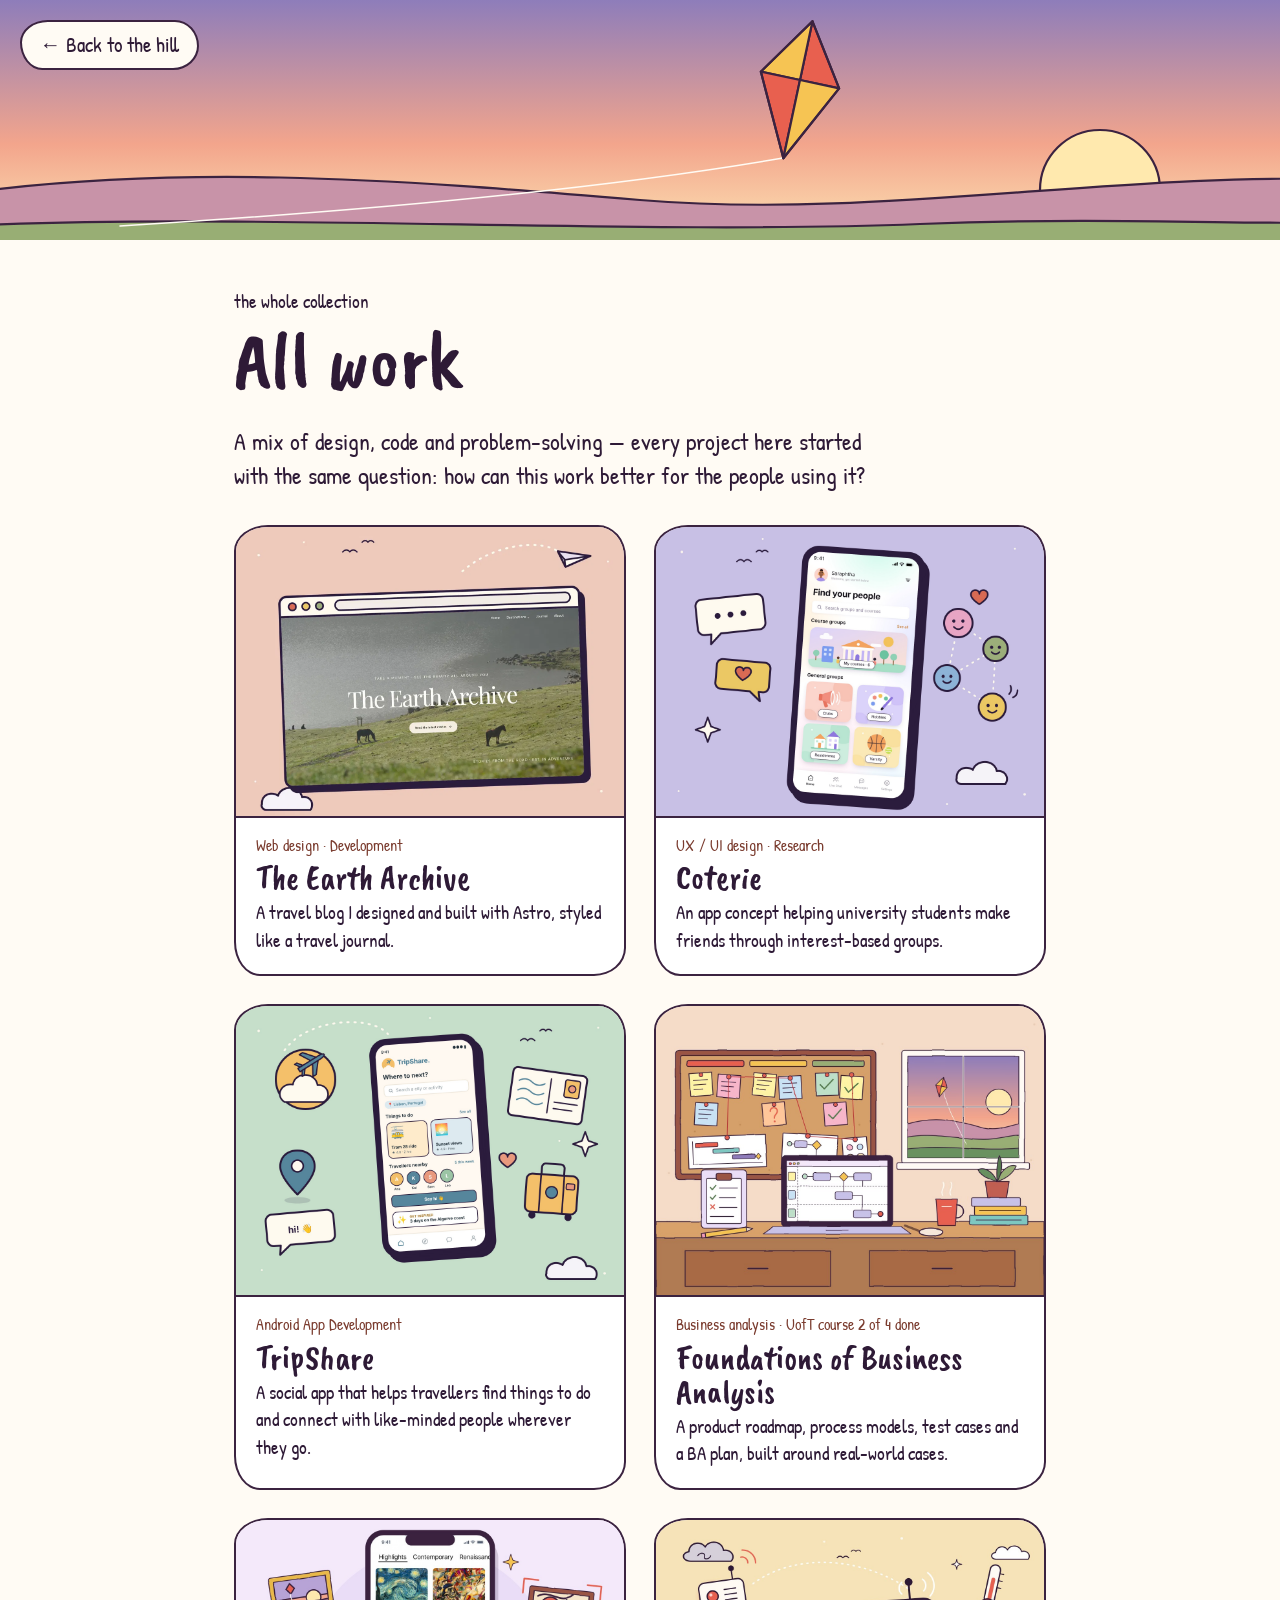
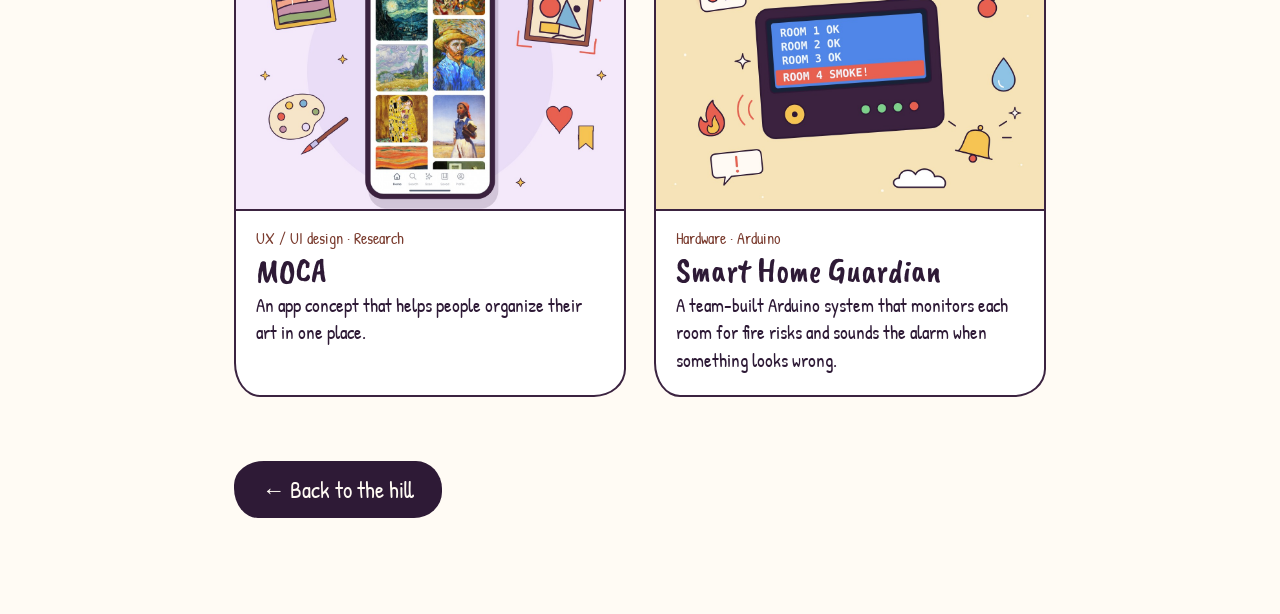
==== commit 13ef0148: "BA Assignment 2 Update" ====
--- a/all-work.html
+++ b/all-work.html
@@ -46,7 +46,7 @@
     <ul class="all-work">
 
       <li>
-        <a class="all-work__card" href="projects/project-one.html">
+        <a class="all-work__card" href="projects/the-earth-archive.html">
           <img class="all-work__image" src="images/travelblog.jpg" alt="The Earth Archive travel blog homepage">
           <span class="all-work__body">
             <span class="all-work__type">Web design · Development</span>
@@ -57,7 +57,7 @@
       </li>
 
       <li>
-        <a class="all-work__card" href="projects/project-two.html">
+        <a class="all-work__card" href="projects/coterie.html">
           <img class="all-work__image" src="images/coterie-card2.jpg" alt="Coterie, an app helping students make friends">   <!-- CHANGED -->
           <span class="all-work__body">
             <span class="all-work__type">UX / UI design · Research</span>                                                           <!-- CHANGED -->
@@ -68,7 +68,7 @@
       </li>
 
       <li>
-        <a class="all-work__card" href="projects/project-three.html">
+        <a class="all-work__card" href="projects/tripshare.html">
           <img class="all-work__image" src="images/tripshare-thumb.jpg" alt="A social app that helps travellers find things to do and connect with like-minded people wherever they go.
           ">   <!-- CHANGED -->
           <span class="all-work__body">
@@ -85,7 +85,7 @@
         <a class="all-work__card" href="projects/business-analysis.html">
           <img class="all-work__image" src="images/ba-cover.jpg" alt="Business Analyst themed cover photo">
           <span class="all-work__body">
-            <span class="all-work__type">Business analysis · UofT course <span class="all-work__badge">1 of 4 done</span></span>
+            <span class="all-work__type">Business analysis · UofT course <span class="all-work__badge">2 of 4 done</span></span>
             <span class="all-work__title">Foundations of Business Analysis</span>
             <span class="all-work__desc">A product roadmap, process models, test cases and a BA plan, built around real-world cases.</span>
           </span>
@@ -94,7 +94,7 @@
       <!-- END NEW -->
 
       <li>
-        <a class="all-work__card" href="projects/project-five.html">
+        <a class="all-work__card" href="projects/moca.html">
           <img class="all-work__image" src="images/moca-cover.jpg" alt="MOCA, an app that helps people organize their photos in one place.">
           <span class="all-work__body">
             <span class="all-work__type">UX / UI design · Research</span>
